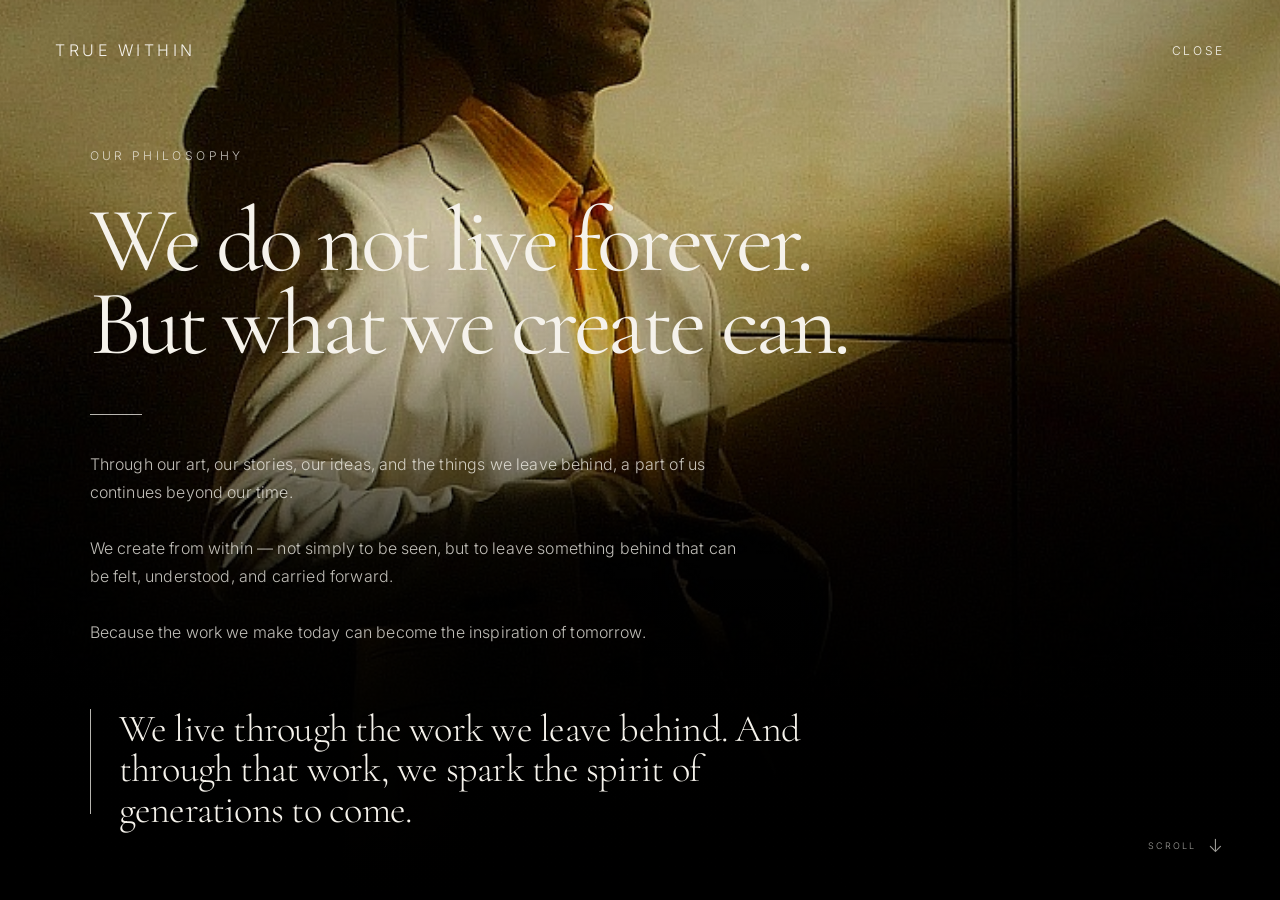
==== philosophy.html @ 7cb1c9ca "add all changes" ====
<!DOCTYPE html>
<html lang="en">

<head>

    <meta charset="UTF-8">

    <meta
        name="viewport"
        content="width=device-width, initial-scale=1.0"
    >

    <title>Our Philosophy — True Within</title>


    <!-- Google Fonts -->

    <link rel="preconnect" href="https://fonts.googleapis.com">

    <link
        rel="preconnect"
        href="https://fonts.gstatic.com"
        crossorigin
    >

    <link
        href="https://fonts.googleapis.com/css2?family=Cormorant+Garamond:wght@300;400;500&family=Inter:wght@300;400&display=swap"
        rel="stylesheet"
    >


    <!-- Main CSS -->

    <link rel="stylesheet" href="style.css">

</head>


<body class="philosophy-page">


    <!-- =====================================
         NAVIGATION
    ====================================== -->

    <header class="philosophy-nav">

        <a
            href="index.html"
            class="philosophy-logo"
        >
            TRUE WITHIN
        </a>


        <a
            href="index.html"
            class="close-button"
        >
            CLOSE
        </a>

    </header>



    <!-- =====================================
         FULL PAGE PHILOSOPHY
    ====================================== -->

    <main class="philosophy-hero">


        <!-- Background photograph -->

        <div class="philosophy-background"></div>


        <!-- Cinematic dark overlay -->

        <div class="philosophy-dark"></div>


        <!-- =================================
             TEXT
        ================================== -->

        <div class="philosophy-content">


            <p class="philosophy-kicker">
                OUR PHILOSOPHY
            </p>


            <h1>
                We do not live forever.<br>
                But what we create can.
            </h1>


            <div class="philosophy-divider"></div>


            <div class="philosophy-copy">

                <p>
                    Through our art, our stories, our ideas, and
                    the things we leave behind, a part of us
                    continues beyond our time.
                </p>


                <p>
                    We create from within — not simply to
                    be seen, but to leave something behind
                    that can be felt, understood, and carried
                    forward.
                </p>


                <p>
                    Because the work we make today can become
                    the inspiration of tomorrow.
                </p>

            </div>


            <!-- =================================
                 CLOSING STATEMENT
            ================================== -->

            <div class="philosophy-closing">

                <span class="closing-line"></span>

                <p>
                    We live through the work we leave behind.
                    And through that work, we spark the spirit
                    of generations to come.
                </p>

            </div>


        </div>


        <!-- Scroll indicator -->

        <div class="scroll-indicator">

            <span>
                SCROLL
            </span>

            <span class="scroll-arrow">
                ↓
            </span>

        </div>


    </main>



    <script src="script.js"></script>

</body>

</html>
---- style.css ----
/* =========================================
   RESET
========================================= */

* {
    margin: 0;
    padding: 0;
    box-sizing: border-box;
}

html {
    scroll-behavior: smooth;
}

body {
    background: #0a0a0a;
    color: #f1eee7;
    font-family: "Inter", sans-serif;
    font-weight: 300;
    line-height: 1.6;
    overflow-x: hidden;
}

body.menu-open {
    overflow: hidden;
}

img {
    width: 100%;
    height: 100%;
    display: block;
    object-fit: cover;
}

a {
    color: inherit;
    text-decoration: none;
}

button {
    font-family: inherit;
}


/* =========================================
   NAVIGATION
========================================= */

.navbar {
    position: fixed;
    top: 0;
    left: 0;

    width: 100%;

    z-index: 50;

    display: flex;
    justify-content: space-between;
    align-items: center;

    padding: 40px 55px;

    transition:
        transform 0.45s ease,
        background 0.4s ease;
}

.navbar.scrolled {
    background: rgba(10, 10, 10, 0.9);
    backdrop-filter: blur(10px);
}

.logo {
    font-size: 11px;
    font-weight: 300;

    letter-spacing: 0.28em;

    color: rgba(255, 255, 255, 0.85);
}

.desktop-nav {
    display: flex;
    gap: 38px;
}

.desktop-nav a {
    position: relative;

    font-size: 10px;

    text-transform: uppercase;

    letter-spacing: 0.15em;

    color: #eee;

    transition: opacity 0.3s ease;
}

.desktop-nav a::after {
    content: "";

    position: absolute;

    left: 0;
    bottom: -7px;

    width: 0;
    height: 1px;

    background: white;

    transition: width 0.3s ease;
}

.desktop-nav a:hover::after {
    width: 100%;
}

.desktop-nav a:hover {
    opacity: 0.7;
}

.menu-button {
    display: none;

    border: none;
    background: none;

    color: white;

    font-size: 10px;

    letter-spacing: 0.15em;

    cursor: pointer;
}


/* =========================================
   MOBILE MENU
========================================= */

.mobile-menu {
    position: fixed;

    inset: 0;

    z-index: 100;

    background: #0a0a0a;

    display: flex;
    flex-direction: column;

    justify-content: center;
    align-items: center;

    gap: 22px;

    transform: translateY(-100%);

    transition: transform 0.55s cubic-bezier(.77, 0, .18, 1);
}

.mobile-menu.active {
    transform: translateY(0);
}

.mobile-menu a {
    font-family: "Cormorant Garamond", serif;

    font-size: 48px;

    font-weight: 400;
}

.close-menu {
    position: absolute;

    top: 28px;
    right: 25px;

    border: none;
    background: none;

    color: white;

    font-size: 10px;

    letter-spacing: 0.15em;

    cursor: pointer;
}


/* =========================================
   HERO
========================================= */

.hero {
    position: relative;

    height: 100svh;

    min-height: 650px;

    display: flex;

    align-items: flex-end;
    justify-content: center;

    overflow: hidden;

    padding-bottom: 15vh;
}

.hero-image {
    position: absolute;

    inset: -4%;

    background-image:
        url("images/hero.jpg");

    background-size: cover;

    background-position: center 38%;

    animation: heroZoom 14s ease-out forwards;
}

@keyframes heroZoom {

    from {
        transform: scale(1.1);
    }

    to {
        transform: scale(1);
    }

}

.hero-overlay {
    position: absolute;

    inset: 0;

    background:
        linear-gradient(
            to bottom,
            rgba(0, 0, 0, 0.25),
            rgba(0, 0, 0, 0.15) 40%,
            rgba(0, 0, 0, 0.65) 75%,
            rgba(0, 0, 0, 0.9)
        );
}

.hero-content {
    position: relative;

    z-index: 5;

    text-align: center;

    padding: 20px;

    max-width: 1200px;

    animation: heroContent 1.3s ease forwards;
}

@keyframes heroContent {

    from {
        opacity: 0;
        transform: translateY(30px);
    }

    to {
        opacity: 1;
        transform: translateY(0);
    }

}

.eyebrow {
    margin-bottom: 28px;

    font-size: 9px;

    letter-spacing: 0.3em;
}

.hero h1 {
    font-family: "Cormorant Garamond", serif;

    font-size: clamp(72px, 12vw, 185px);

    font-weight: 400;

    line-height: 0.78;

    letter-spacing: -0.055em;

    text-transform: uppercase;
}

.hero-subtitle {
    margin-top: 32px;

    font-size: 11px;

    letter-spacing: 0.18em;

    text-transform: uppercase;
}

.enter-button {
    display: inline-flex;

    flex-direction: column;

    align-items: center;

    gap: 10px;

    margin-top: 80px;

    font-size: 9px;

    letter-spacing: 0.2em;

    transition: gap 0.35s ease;
}

.enter-button:hover {
    gap: 20px;
}

.enter-label {
    padding-bottom: 8px;
}

.enter-arrow {
    padding-bottom: 8px;

    border-bottom: 1px solid rgba(255,255,255,0.65);

    font-size: 14px;
}

.sound {
    position: absolute;

    right: 50px;
    bottom: 45px;

    z-index: 10;

    display: flex;

    align-items: center;

    gap: 8px;

    border: none;

    background: none;

    color: white;

    font-size: 9px;

    letter-spacing: 0.15em;

    cursor: pointer;

    opacity: 0.85;
}


/* =========================================
   GENERAL SECTIONS
========================================= */

.content-section {
    padding: 145px 45px;
}

.section-label {
    margin-bottom: 28px;

    color: #8d8b85;

    font-size: 9px;

    letter-spacing: 0.22em;

    text-transform: uppercase;
}

h2 {
    font-family: "Cormorant Garamond", serif;

    font-size: clamp(50px, 6vw, 90px);

    font-weight: 400;

    line-height: 0.93;

    letter-spacing: -0.035em;
}

.arrow-link {
    display: inline-flex;

    align-items: center;

    gap: 15px;

    margin-top: 40px;

    padding-bottom: 8px;

    border-bottom: 1px solid #505050;

    font-size: 9px;

    letter-spacing: 0.18em;

    transition:
        gap 0.3s ease,
        border-color 0.3s ease;
}

.arrow-link:hover {
    gap: 25px;

    border-color: white;
}


/* =========================================
   PHILOSOPHY
========================================= */

.philosophy {
    position: relative;

    width: 100%;
    min-height: 100svh;

    overflow: hidden;

    background: #050505;

    color: #f5f2eb;
}


/* =========================================
   PHILOSOPHY IMAGE
========================================= */

.philosophy-image {
    position: absolute;

    inset: 0;

    width: 100%;
    height: 100%;

    background-image: url("images/philosophy.jpg");

    background-size: cover;

    /*
       Keeps the person visible toward
       the upper-middle of the section.
    */
    background-position: center 20%;

    background-repeat: no-repeat;

    transform: scale(1.02);

    transition: transform 1.2s ease;
}


/* =========================================
   DARK GRADIENT
========================================= */

.philosophy-overlay {
    position: absolute;

    inset: 0;

    z-index: 2;

    background:
        linear-gradient(
            to bottom,
            rgba(0, 0, 0, 0.05) 0%,
            rgba(0, 0, 0, 0.08) 28%,
            rgba(0, 0, 0, 0.48) 48%,
            rgba(0, 0, 0, 0.90) 72%,
            rgba(0, 0, 0, 0.98) 100%
        );
}


/* =========================================
   PHILOSOPHY CONTENT
========================================= */

.philosophy-content {
    position: relative;

    z-index: 5;

    min-height: 100svh;

    display: flex;

    flex-direction: column;

    justify-content: flex-end;

    padding:
        0
        7vw
        5.5vw;
}


/* =========================================
   LABEL
========================================= */

.philosophy-label {
    margin-bottom: 48px;

    font-family: "Inter", sans-serif;

    font-size: 13px;

    font-weight: 300;

    letter-spacing: 0.22em;

    text-transform: uppercase;

    color: #e5e1d9;
}


/* =========================================
   HEADING
========================================= */

.philosophy-content h2 {
    margin: 0;

    max-width: 850px;

    font-family: "Cormorant Garamond", serif;

    font-size: clamp(
        58px,
        7.3vw,
        105px
    );

    font-weight: 400;

    line-height: 0.94;

    letter-spacing: -0.045em;

    color: #f5f2eb;
}


/* =========================================
   DESCRIPTION
========================================= */

.philosophy-description {
    max-width: 760px;

    margin-top: 55px;

    font-family: "Inter", sans-serif;

    font-size: 18px;

    font-weight: 300;

    line-height: 1.75;

    letter-spacing: 0.01em;

    color: rgba(235, 232, 225, 0.72);
}


/* =========================================
   PHILOSOPHY LINK
========================================= */

.philosophy-link {
    width: 100%;

    display: flex;

    align-items: center;

    gap: 22px;

    margin-top: 70px;

    padding-bottom: 28px;

    border-bottom: 1px solid rgba(255,255,255,0.45);

    font-family: "Inter", sans-serif;

    font-size: 13px;

    font-weight: 300;

    letter-spacing: 0.25em;

    text-transform: uppercase;

    color: #f5f2eb;

    transition:
        gap 0.35s ease,
        border-color 0.35s ease;
}

.philosophy-link:hover {
    gap: 35px;

    border-color: white;
}


.philosophy-arrow {
    font-size: 25px;

    line-height: 1;

    letter-spacing: 0;
}


/* =========================================
   DESKTOP IMAGE MOVEMENT
========================================= */

@media (min-width: 1000px) {

    .philosophy:hover .philosophy-image {
        transform: scale(1.04);
    }

}


/* =========================================
   TABLET
========================================= */

@media (max-width: 900px) {

    .philosophy-content {
        padding:
            0
            40px
            55px;
    }

    .philosophy-label {
        margin-bottom: 35px;
    }

    .philosophy-description {
        max-width: 650px;

        font-size: 16px;
    }

    .philosophy-link {
        margin-top: 55px;
    }

}


/* =========================================
   MOBILE
========================================= */

@media (max-width: 600px) {

    .philosophy {
        min-height: 100svh;
    }


    .philosophy-image {
        background-position: 58% 10%;
    }


    .philosophy-overlay {
        background:
            linear-gradient(
                to bottom,
                rgba(0, 0, 0, 0.05) 0%,
                rgba(0, 0, 0, 0.10) 25%,
                rgba(0, 0, 0, 0.45) 43%,
                rgba(0, 0, 0, 0.92) 68%,
                rgba(0, 0, 0, 0.99) 100%
            );
    }


    .philosophy-content {
        min-height: 100svh;

        padding:
            0
            24px
            28px;
    }


    .philosophy-label {
        margin-bottom: 32px;

        font-size: 10px;

        letter-spacing: 0.2em;
    }


    .philosophy-content h2 {
        font-size: clamp(
            47px,
            12.8vw,
            72px
        );

        line-height: 0.94;
    }


    .philosophy-description {
        margin-top: 38px;

        font-size: 15px;

        line-height: 1.8;

        color: rgba(235, 232, 225, 0.68);
    }


    .philosophy-link {
        margin-top: 48px;

        padding-bottom: 20px;

        font-size: 10px;

        letter-spacing: 0.22em;
    }


    .philosophy-arrow {
        font-size: 21px;
    }

}

/* =========================================
   SECTION INTRO
========================================= */

.section-intro {
    max-width: 850px;

    margin-bottom: 85px;
}

.section-intro h2 {
    max-width: 800px;
}


/* =========================================
   HORIZONTAL CARDS
========================================= */

.cards {
    display: flex;

    gap: 25px;

    overflow-x: auto;

    padding-bottom: 20px;

    cursor: grab;

    scrollbar-width: none;
}

.cards::-webkit-scrollbar {
    display: none;
}

.cards.dragging {
    cursor: grabbing;
}

.card {
    flex: 0 0 390px;

    min-height: 600px;

    border: 1px solid #292929;

    background: #0d0d0d;

    transition:
        transform 0.5s ease,
        border-color 0.5s ease;
}

.card:hover {
    transform: translateY(-8px);

    border-color: #555;
}

.card-image {
    height: 370px;

    overflow: hidden;
}

.card-image img {
    transition:
        transform 0.9s ease,
        filter 0.6s ease;
}

.card:hover .card-image img {
    transform: scale(1.06);

    filter: brightness(1.08);
}

.card-content {
    padding: 28px;
}

.card-number {
    display: block;

    margin-bottom: 24px;

    color: #686868;

    font-size: 10px;
}

.card-category {
    margin-bottom: 14px;

    color: #888;

    font-size: 8px;

    letter-spacing: 0.2em;
}

.card h3 {
    font-family: "Cormorant Garamond", serif;

    font-size: 38px;

    font-weight: 400;

    line-height: 0.98;
}

.card-description {
    margin-top: 18px;

    color: #8c8c8c;

    font-size: 11px;
}

.card small {
    display: block;

    margin-top: 38px;

    color: #666;

    font-size: 8px;

    letter-spacing: 0.18em;
}


/* =========================================
   COMING SOON
========================================= */

.coming-soon {
    display: flex;

    align-items: center;

    background:
        radial-gradient(
            circle at center,
            #1d1d1d,
            #0d0d0d 65%
        );
}

.lock {
    display: block;

    margin-top: 35px;

    color: #777;

    font-size: 20px;
}


/* =========================================
   OBJECTS
========================================= */

.objects {
    background: #101010;
}

.product-card {
    flex: 0 0 300px;
}

.product-image {
    height: 390px;

    overflow: hidden;

    background: #171717;
}

.product-image img {
    transition: transform 0.8s ease;
}

.product-card:hover .product-image img {
    transform: scale(1.05);
}

.product-card p {
    margin-top: 20px;

    color: #777;

    font-size: 8px;

    letter-spacing: 0.18em;
}

.product-card h3 {
    margin-top: 7px;

    font-family: "Cormorant Garamond", serif;

    font-size: 31px;

    font-weight: 400;
}

.product-card span {
    display: block;

    margin-top: 7px;

    color: #999;

    font-size: 11px;
}


/* =========================================
   FOOTER
========================================= */

footer {
    display: grid;

    grid-template-columns: 1fr 1fr;

    gap: 80px;

    padding: 110px 45px 35px;

    border-top: 1px solid #292929;
}

.footer-brand h2 {
    font-family: "Cormorant Garamond", serif;

    font-size: clamp(55px, 8vw, 115px);

    font-weight: 400;

    line-height: 0.78;

    letter-spacing: -0.04em;
}

.footer-brand p {
    margin-top: 28px;

    font-size: 8px;

    letter-spacing: 0.22em;
}

.footer-links {
    display: flex;

    flex-direction: column;

    align-items: flex-end;

    gap: 15px;
}

.footer-links a {
    color: #999;

    font-size: 10px;

    text-transform: uppercase;

    letter-spacing: 0.15em;

    transition: color 0.3s ease;
}

.footer-links a:hover {
    color: white;
}

.copyright {
    grid-column: 1 / -1;

    padding-top: 45px;

    border-top: 1px solid #292929;

    color: #5f5f5f;

    font-size: 8px;

    letter-spacing: 0.15em;
}


/* =========================================
   SCROLL REVEAL
========================================= */

.reveal {
    opacity: 0;

    transform: translateY(45px);

    transition:
        opacity 1s ease,
        transform 1s ease;
}

.reveal.visible {
    opacity: 1;

    transform: translateY(0);
}


/* =========================================
   TABLET
========================================= */

@media (max-width: 900px) {

    .desktop-nav {
        display: none;
    }

    .menu-button {
        display: block;
    }

    .navbar {
        padding: 25px;
    }

    .content-section {
        padding: 105px 25px;
    }

    footer {
        padding: 90px 25px 30px;
    }
}


/* =========================================
   MOBILE
========================================= */

@media (max-width: 600px) {

    .navbar {
        padding: 22px 20px;
    }

    .hero {
        min-height: 650px;
    }

    .hero h1 {
        font-size: 70px;

        letter-spacing: -0.06em;

        text-transform: uppercase;
    }

    .eyebrow {
        font-size: 7px;
    }

    .hero-subtitle {
        font-size: 8px;
    }

    .sound {
        right: 20px;
        bottom: 20px;
    }

    .content-section {
        padding: 85px 20px;
    }

    h2 {
        font-size: 52px;
    }

    .section-intro {
        margin-bottom: 55px;
    }

    .card {
        flex: 0 0 290px;

        min-height: 500px;
    }

    .card-image {
        height: 280px;
    }

    .card h3 {
        font-size: 32px;
    }

    .product-card {
        flex: 0 0 245px;
    }

    .product-image {
        height: 315px;
    }

    footer {
        display: block;

        padding: 75px 20px 25px;
    }

    .footer-links {
        align-items: flex-start;

        margin-top: 60px;
    }

    .copyright {
        margin-top: 60px;
    }

}

/* =====================================================
   TRUE WITHIN — PHILOSOPHY PAGE
===================================================== */

.philosophy-page {
    margin: 0;
    padding: 0;
    background: #050505;
    color: #f5f2eb;
    font-family: "Inter", sans-serif;
    overflow-x: hidden;
}

.philosophy-page a {
    text-decoration: none;
}

.philosophy-hero {
    position: relative;
    width: 100%;
    min-height: 100svh;
    overflow: hidden;
    background: #050505;
}

.philosophy-background {
    position: absolute;
    inset: 0;
    width: 100%;
    height: 100%;
    background-image: url("images/philosophy.jpg");
    background-size: cover;
    background-position: center 20%;
    background-repeat: no-repeat;
    transform: scale(1.03);
    animation: philosophyImageIn 2s ease-out forwards;
}

@keyframes philosophyImageIn {
    from {
        opacity: 0;
        transform: scale(1.08);
    }
    to {
        opacity: 1;
        transform: scale(1.03);
    }
}

.philosophy-dark {
    position: absolute;
    inset: 0;
    z-index: 1;
    background: linear-gradient(
        to bottom,
        rgba(0, 0, 0, 0.20) 0%,
        rgba(0, 0, 0, 0.10) 25%,
        rgba(0, 0, 0, 0.25) 40%,
        rgba(0, 0, 0, 0.72) 62%,
        rgba(0, 0, 0, 0.96) 82%,
        rgba(0, 0, 0, 1) 100%
    );
}

.philosophy-nav {
    position: absolute;
    top: 0;
    left: 0;
    width: 100%;
    box-sizing: border-box;
    padding: 38px 55px;
    display: flex;
    justify-content: space-between;
    align-items: center;
    z-index: 10;
}

.philosophy-logo {
    color: #f5f2eb;
    font-size: 16px;
    font-weight: 300;
    letter-spacing: 0.22em;
    transition: opacity 0.3s ease;
}

.philosophy-logo:hover {
    opacity: 0.6;
}

.close-button {
    color: #f5f2eb;
    font-size: 12px;
    font-weight: 300;
    letter-spacing: 0.22em;
    transition: opacity 0.3s ease;
}

.close-button:hover {
    opacity: 0.55;
}

.philosophy-content {
    position: relative;
    z-index: 5;
    width: 100%;
    min-height: 100svh;
    box-sizing: border-box;
    padding: 0 7vw 70px;
    display: flex;
    flex-direction: column;
    justify-content: flex-end;
    align-items: flex-start;
}

.philosophy-kicker {
    margin: 0 0 35px;
    font-size: 12px;
    font-weight: 300;
    letter-spacing: 0.28em;
    text-transform: uppercase;
    color: rgba(245,242,235,0.78);
}

.philosophy-content h1 {
    margin: 0;
    max-width: 950px;
    font-family: "Cormorant Garamond", serif;
    font-size: clamp(60px, 7.2vw, 115px);
    font-weight: 400;
    line-height: 0.90;
    letter-spacing: -0.045em;
    color: #f5f2eb;
}

.philosophy-divider {
    width: 52px;
    height: 1px;
    margin-top: 48px;
    background: rgba(245,242,235,0.75);
}

.philosophy-copy {
    width: min(650px, 100%);
    margin-top: 35px;
}

.philosophy-copy p {
    margin: 0 0 28px;
    font-size: 16px;
    font-weight: 300;
    line-height: 1.75;
    letter-spacing: 0.01em;
    color: rgba(245,242,235,0.78);
}

.philosophy-closing {
    display: flex;
    align-items: flex-start;
    gap: 28px;
    width: min(750px, 100%);
    margin-top: 35px;
}

.closing-line {
    flex-shrink: 0;
    width: 1px;
    min-height: 105px;
    background: rgba(245,242,235,0.75);
}

.philosophy-closing p {
    margin: 0;
    font-family: "Cormorant Garamond", serif;
    font-size: clamp(27px, 3vw, 43px);
    font-weight: 300;
    line-height: 1.05;
    letter-spacing: -0.02em;
    color: #f5f2eb;
}

.scroll-indicator {
    position: absolute;
    right: 55px;
    bottom: 45px;
    z-index: 8;
    display: flex;
    align-items: center;
    gap: 12px;
    color: rgba(245,242,235,0.65);
    font-size: 9px;
    font-weight: 300;
    letter-spacing: 0.22em;
}

.scroll-arrow {
    font-size: 18px;
    line-height: 1;
    animation: scrollArrow 2s ease-in-out infinite;
}

@keyframes scrollArrow {
    0%, 100% {
        transform: translateY(0);
    }
    50% {
        transform: translateY(6px);
    }
}

@media (min-width: 1000px) {
    .philosophy-background {
        transition: transform 1.5s ease;
    }
    .philosophy-hero:hover .philosophy-background {
        transform: scale(1.045);
    }
}

@media (max-width: 900px) {
    .philosophy-nav {
        padding: 30px 35px;
    }
    .philosophy-content {
        padding: 0 35px 55px;
    }
    .philosophy-content h1 {
        font-size: clamp(55px, 9vw, 85px);
    }
    .philosophy-copy {
        width: 90%;
    }
    .scroll-indicator {
        right: 35px;
        bottom: 30px;
    }
}

@media (max-width: 600px) {
    .philosophy-hero {
        min-height: 100svh;
    }
    .philosophy-nav {
        padding: 26px 24px;
    }
    .philosophy-logo {
        font-size: 11px;
        letter-spacing: 0.2em;
    }
    .close-button {
        font-size: 9px;
        letter-spacing: 0.18em;
    }
    .philosophy-background {
        background-position: 57% 12%;
    }
    .philosophy-dark {
        background: linear-gradient(
            to bottom,
            rgba(0, 0, 0, 0.10) 0%,
            rgba(0, 0, 0, 0.12) 28%,
            rgba(0, 0, 0, 0.35) 45%,
            rgba(0, 0, 0, 0.82) 65%,
            rgba(0, 0, 0, 0.98) 82%,
            rgba(0, 0, 0, 1) 100%
        );
    }
    .philosophy-content {
        min-height: 100svh;
        padding: 0 24px 35px;
    }
    .philosophy-kicker {
        margin-bottom: 28px;
        font-size: 9px;
        letter-spacing: 0.22em;
    }
    .philosophy-content h1 {
        max-width: 100%;
        font-size: clamp(48px, 13vw, 72px);
        line-height: 0.93;
        letter-spacing: -0.04em;
    }
    .philosophy-divider {
        margin-top: 35px;
    }
    .philosophy-copy {
        margin-top: 28px;
    }
    .philosophy-copy p {
        margin-bottom: 20px;
        font-size: 14px;
        line-height: 1.7;
    }
    .philosophy-closing {
        margin-top: 28px;
        gap: 18px;
    }
    .closing-line {
        min-height: 100px;
    }
    .philosophy-closing p {
        font-size: 27px;
        line-height: 1.05;
    }
    .scroll-indicator {
        display: none;
    }
}
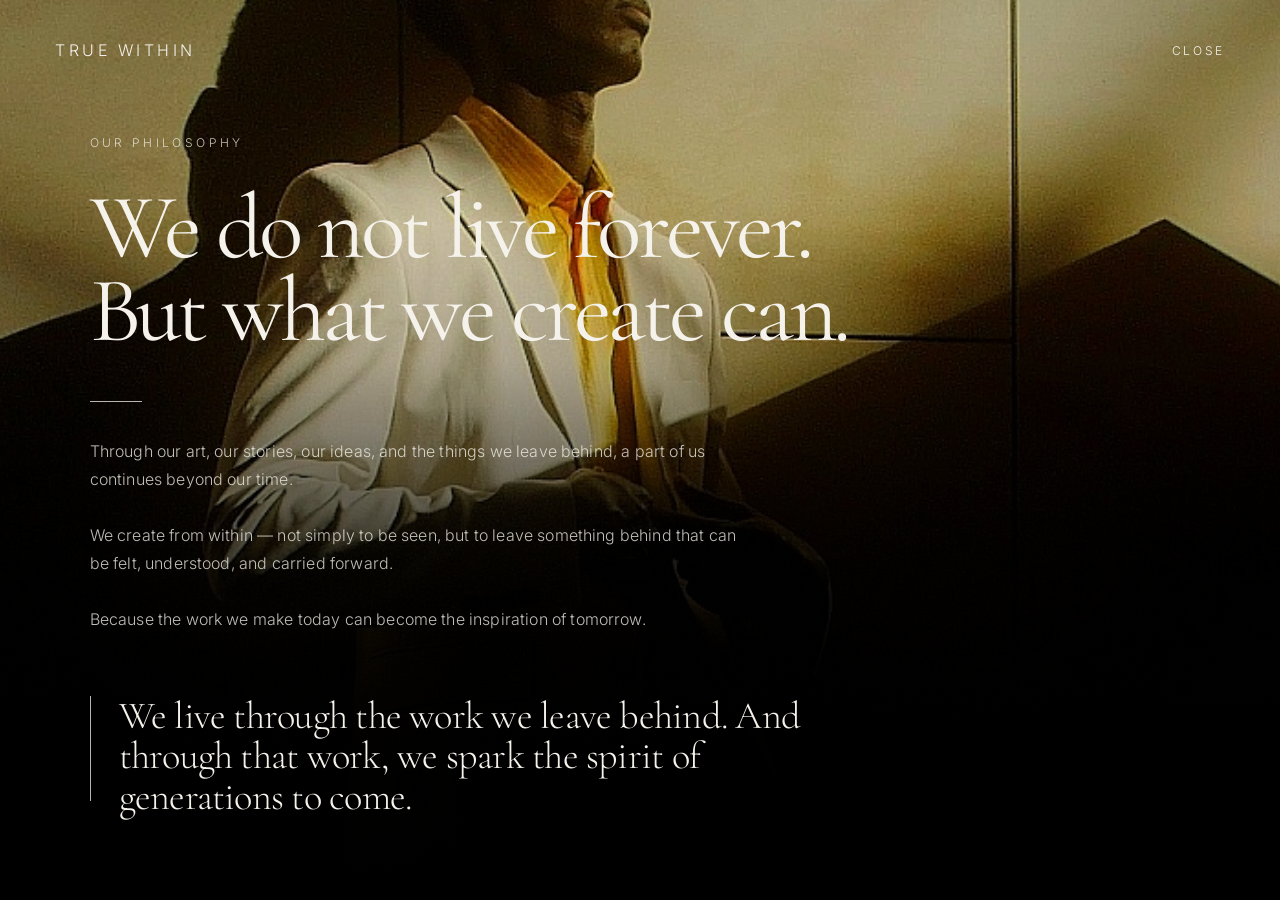
==== commit 1e29ecd8: "add changes" ====
--- a/philosophy.html
+++ b/philosophy.html
@@ -147,19 +147,7 @@
         </div>
 
 
-        <!-- Scroll indicator -->
 
-        <div class="scroll-indicator">
-
-            <span>
-                SCROLL
-            </span>
-
-            <span class="scroll-arrow">
-                ↓
-            </span>
-
-        </div>
 
 
     </main>
--- a/style.css
+++ b/style.css
@@ -1333,10 +1333,10 @@
     width: 100%;
     min-height: 100svh;
     box-sizing: border-box;
-    padding: 0 7vw 70px;
+    padding: 120px 7vw 70px;
     display: flex;
     flex-direction: column;
-    justify-content: flex-end;
+    justify-content: center;
     align-items: flex-start;
 }
 
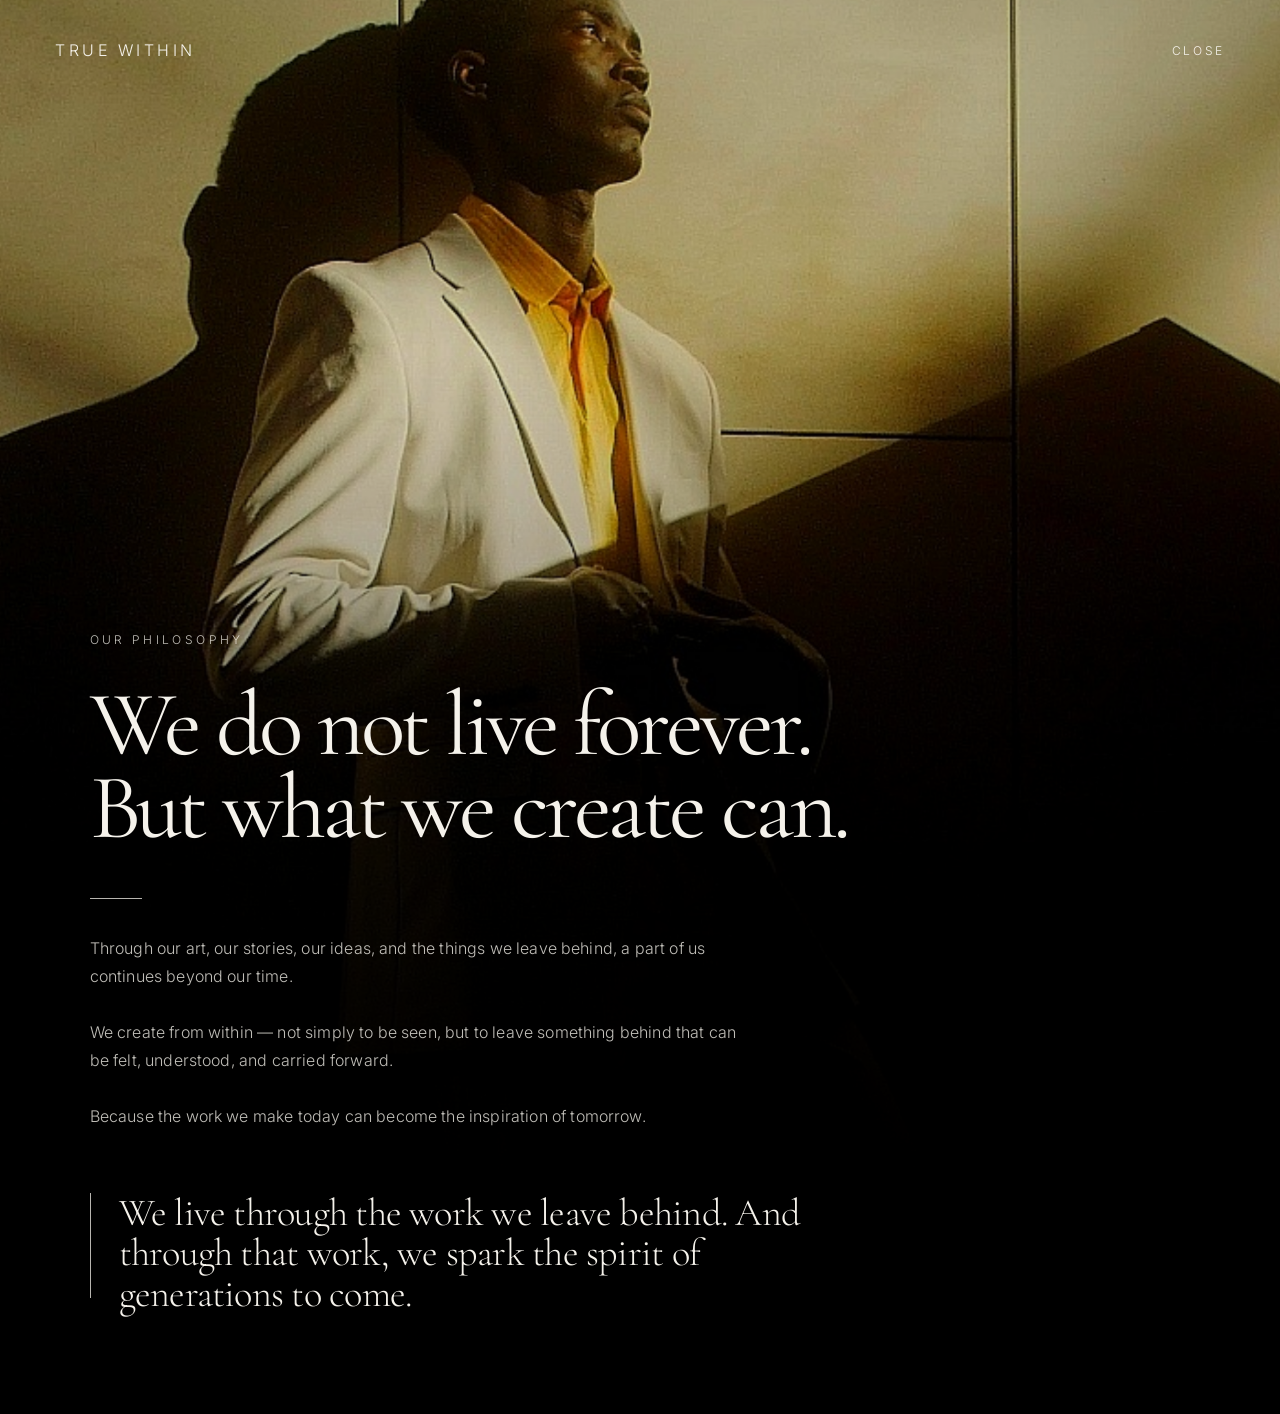
==== commit d4e05313: "add all changes" ====
--- a/philosophy.html
+++ b/philosophy.html
@@ -144,6 +144,23 @@
             </div>
 
 
+            <!-- =================================
+                 CLOSING STATEMENT
+            ================================== -->
+
+            <div class="philosophy-closing" style="display: none;">
+
+                <span class="closing-line"></span>
+
+                <p>
+                    We live through the work we leave behind.
+                    And through that work, we spark the spirit
+                    of generations to come.
+                </p>
+
+            </div>
+
+
         </div>
 
 
--- a/style.css
+++ b/style.css
@@ -530,12 +530,11 @@
 
     flex-direction: column;
 
-    justify-content: flex-end;
+    justify-content: center;
 
     padding:
         0
-        7vw
-        5.5vw;
+        7vw;
 }
 
 
@@ -737,10 +736,11 @@
     .philosophy-content {
         min-height: 100svh;
 
+        justify-content: center;
+
         padding:
             0
-            24px
-            28px;
+            24px;
     }
 
 
@@ -1333,10 +1333,10 @@
     width: 100%;
     min-height: 100svh;
     box-sizing: border-box;
-    padding: 120px 7vw 70px;
+    padding: 70vh 7vw 100px;
     display: flex;
     flex-direction: column;
-    justify-content: center;
+    justify-content: flex-start;
     align-items: flex-start;
 }
 
@@ -1494,7 +1494,7 @@
     }
     .philosophy-content {
         min-height: 100svh;
-        padding: 0 24px 35px;
+        padding: 65vh 24px 50px;
     }
     .philosophy-kicker {
         margin-bottom: 28px;
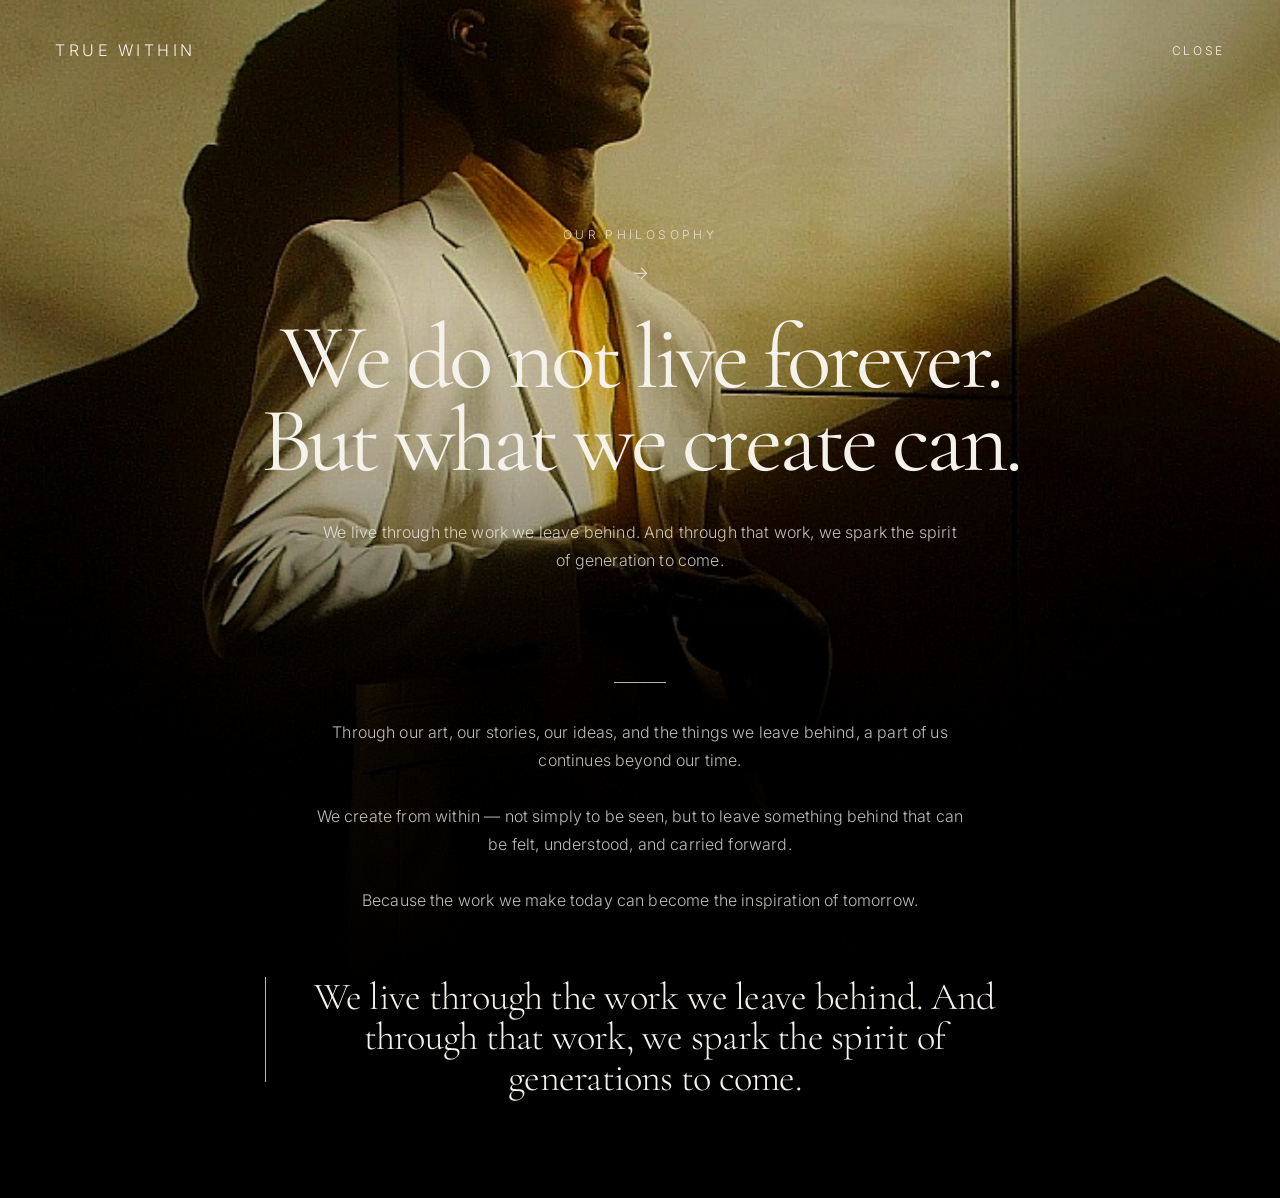
==== commit 98208e5f: "add changes" ====
--- a/philosophy.html
+++ b/philosophy.html
@@ -88,15 +88,19 @@
         <div class="philosophy-content">
 
 
-            <p class="philosophy-kicker">
-                OUR PHILOSOPHY
-            </p>
-
-
-            <h1>
-                We do not live forever.<br>
-                But what we create can.
-            </h1>
+            <div class="philosophy-center-intro">
+                <p class="philosophy-kicker">
+                    OUR PHILOSOPHY
+                </p>
+                <span class="philosophy-kicker-arrow">→</span>
+                <h1>
+                    We do not live forever.<br>
+                    But what we create can.
+                </h1>
+                <p class="philosophy-center-desc">
+                    We live through the work we leave behind. And through that work, we spark the spirit of generation to come.
+                </p>
+            </div>
 
 
             <div class="philosophy-divider"></div>
--- a/style.css
+++ b/style.css
@@ -1333,19 +1333,48 @@
     width: 100%;
     min-height: 100svh;
     box-sizing: border-box;
-    padding: 70vh 7vw 100px;
+    padding: 25vh 7vw 100px;
     display: flex;
     flex-direction: column;
     justify-content: flex-start;
-    align-items: flex-start;
+    align-items: center;
+    text-align: center;
+}
+
+.philosophy-center-intro {
+    display: flex;
+    flex-direction: column;
+    align-items: center;
+    text-align: center;
+    width: 100%;
+    max-width: 1000px;
+    margin-bottom: 60px;
 }
 
 .philosophy-kicker {
-    margin: 0 0 35px;
+    margin: 0 0 20px;
     font-size: 12px;
     font-weight: 300;
     letter-spacing: 0.28em;
     text-transform: uppercase;
+    color: rgba(245,242,235,0.78);
+}
+
+.philosophy-kicker-arrow {
+    display: block;
+    margin: 0 0 35px;
+    font-size: 18px;
+    color: rgba(245,242,235,0.85);
+    line-height: 1;
+}
+
+.philosophy-center-desc {
+    margin: 35px auto 0;
+    max-width: 650px;
+    font-size: 16px;
+    font-weight: 300;
+    line-height: 1.75;
+    letter-spacing: 0.01em;
     color: rgba(245,242,235,0.78);
 }
 
@@ -1449,13 +1478,25 @@
         padding: 30px 35px;
     }
     .philosophy-content {
-        padding: 0 35px 55px;
+        padding: 22vh 35px 55px;
+        align-items: center;
+        text-align: center;
+    }
+    .philosophy-center-intro {
+        align-items: center;
+        text-align: center;
     }
     .philosophy-content h1 {
-        font-size: clamp(55px, 9vw, 85px);
+        font-size: clamp(50px, 9vw, 85px);
     }
     .philosophy-copy {
         width: 90%;
+        margin-left: auto;
+        margin-right: auto;
+    }
+    .philosophy-closing {
+        margin-left: auto;
+        margin-right: auto;
     }
     .scroll-indicator {
         right: 35px;
@@ -1479,48 +1520,70 @@
         letter-spacing: 0.18em;
     }
     .philosophy-background {
-        background-position: 57% 12%;
+        background-position: center;
     }
     .philosophy-dark {
         background: linear-gradient(
             to bottom,
-            rgba(0, 0, 0, 0.10) 0%,
-            rgba(0, 0, 0, 0.12) 28%,
-            rgba(0, 0, 0, 0.35) 45%,
-            rgba(0, 0, 0, 0.82) 65%,
-            rgba(0, 0, 0, 0.98) 82%,
+            rgba(0, 0, 0, 0.20) 0%,
+            rgba(0, 0, 0, 0.35) 40%,
+            rgba(0, 0, 0, 0.75) 70%,
+            rgba(0, 0, 0, 0.96) 90%,
             rgba(0, 0, 0, 1) 100%
         );
     }
     .philosophy-content {
         min-height: 100svh;
-        padding: 65vh 24px 50px;
+        padding: 20vh 24px 50px;
+        align-items: center;
+        text-align: center;
+    }
+    .philosophy-center-intro {
+        align-items: center;
+        text-align: center;
     }
     .philosophy-kicker {
-        margin-bottom: 28px;
+        margin-bottom: 16px;
         font-size: 9px;
         letter-spacing: 0.22em;
     }
+    .philosophy-kicker-arrow {
+        margin-bottom: 28px;
+        font-size: 15px;
+    }
     .philosophy-content h1 {
         max-width: 100%;
-        font-size: clamp(48px, 13vw, 72px);
+        font-size: clamp(40px, 11vw, 65px);
         line-height: 0.93;
         letter-spacing: -0.04em;
     }
+    .philosophy-center-desc {
+        margin-top: 28px;
+        font-size: 14px;
+        line-height: 1.7;
+    }
     .philosophy-divider {
         margin-top: 35px;
+        margin-left: auto;
+        margin-right: auto;
     }
     .philosophy-copy {
         margin-top: 28px;
+        margin-left: auto;
+        margin-right: auto;
     }
     .philosophy-copy p {
         margin-bottom: 20px;
         font-size: 14px;
         line-height: 1.7;
+        text-align: center;
     }
     .philosophy-closing {
         margin-top: 28px;
         gap: 18px;
+        margin-left: auto;
+        margin-right: auto;
+        text-align: left;
     }
     .closing-line {
         min-height: 100px;
@@ -1528,6 +1591,7 @@
     .philosophy-closing p {
         font-size: 27px;
         line-height: 1.05;
+        text-align: left;
     }
     .scroll-indicator {
         display: none;
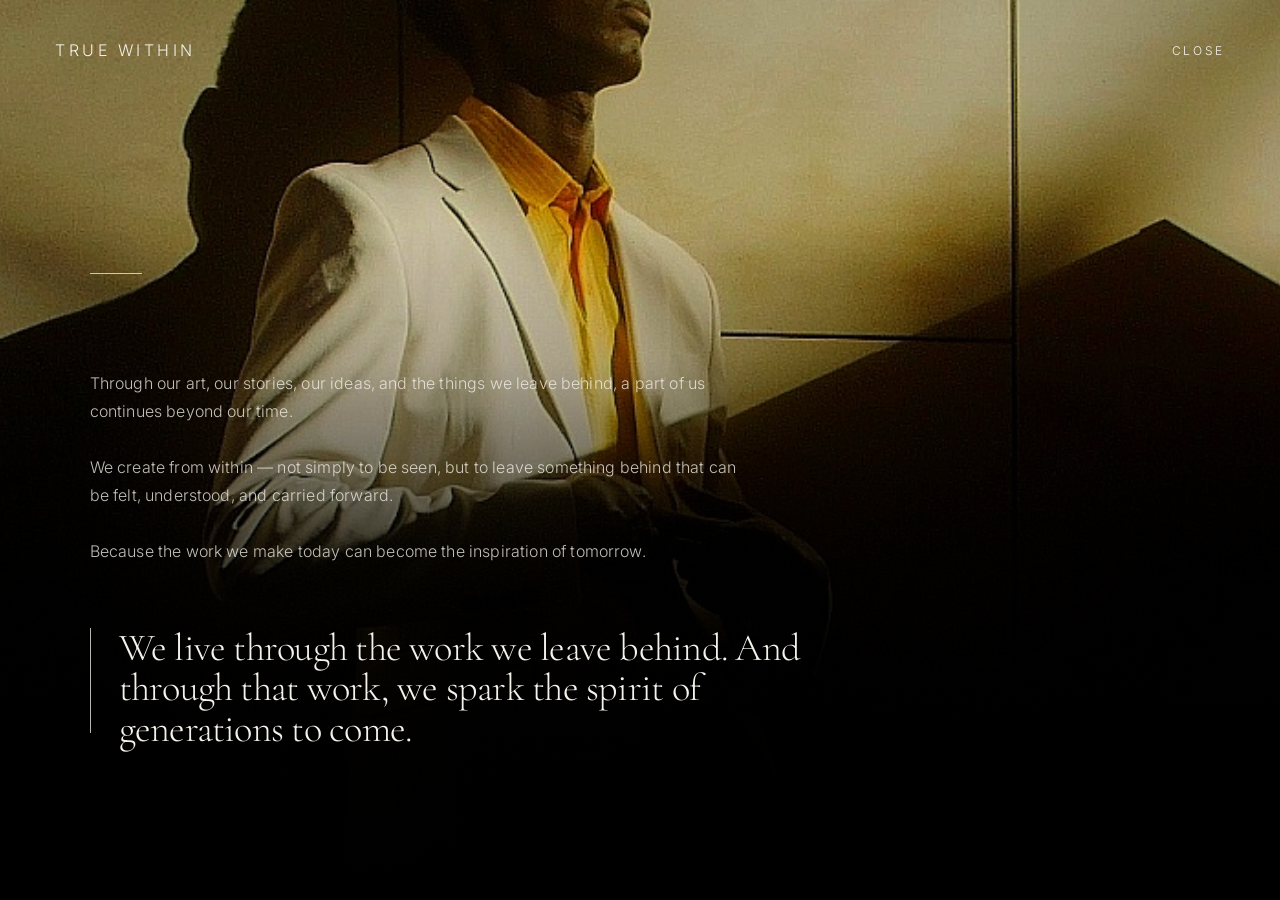
==== commit 9d59996b: "add all changes" ====
--- a/philosophy.html
+++ b/philosophy.html
@@ -89,21 +89,8 @@
 
 
             <div class="philosophy-center-intro">
-                <p class="philosophy-kicker">
-                    OUR PHILOSOPHY
-                </p>
-                <span class="philosophy-kicker-arrow">→</span>
-                <h1>
-                    We do not live forever.<br>
-                    But what we create can.
-                </h1>
-                <p class="philosophy-center-desc">
-                    We live through the work we leave behind. And through that work, we spark the spirit of generation to come.
-                </p>
+                <div class="philosophy-divider"></div>
             </div>
-
-
-            <div class="philosophy-divider"></div>
 
 
             <div class="philosophy-copy">
--- a/style.css
+++ b/style.css
@@ -1337,15 +1337,15 @@
     display: flex;
     flex-direction: column;
     justify-content: flex-start;
-    align-items: center;
-    text-align: center;
+    align-items: flex-start;
+    text-align: left;
 }
 
 .philosophy-center-intro {
     display: flex;
     flex-direction: column;
-    align-items: center;
-    text-align: center;
+    align-items: flex-start;
+    text-align: left;
     width: 100%;
     max-width: 1000px;
     margin-bottom: 60px;
